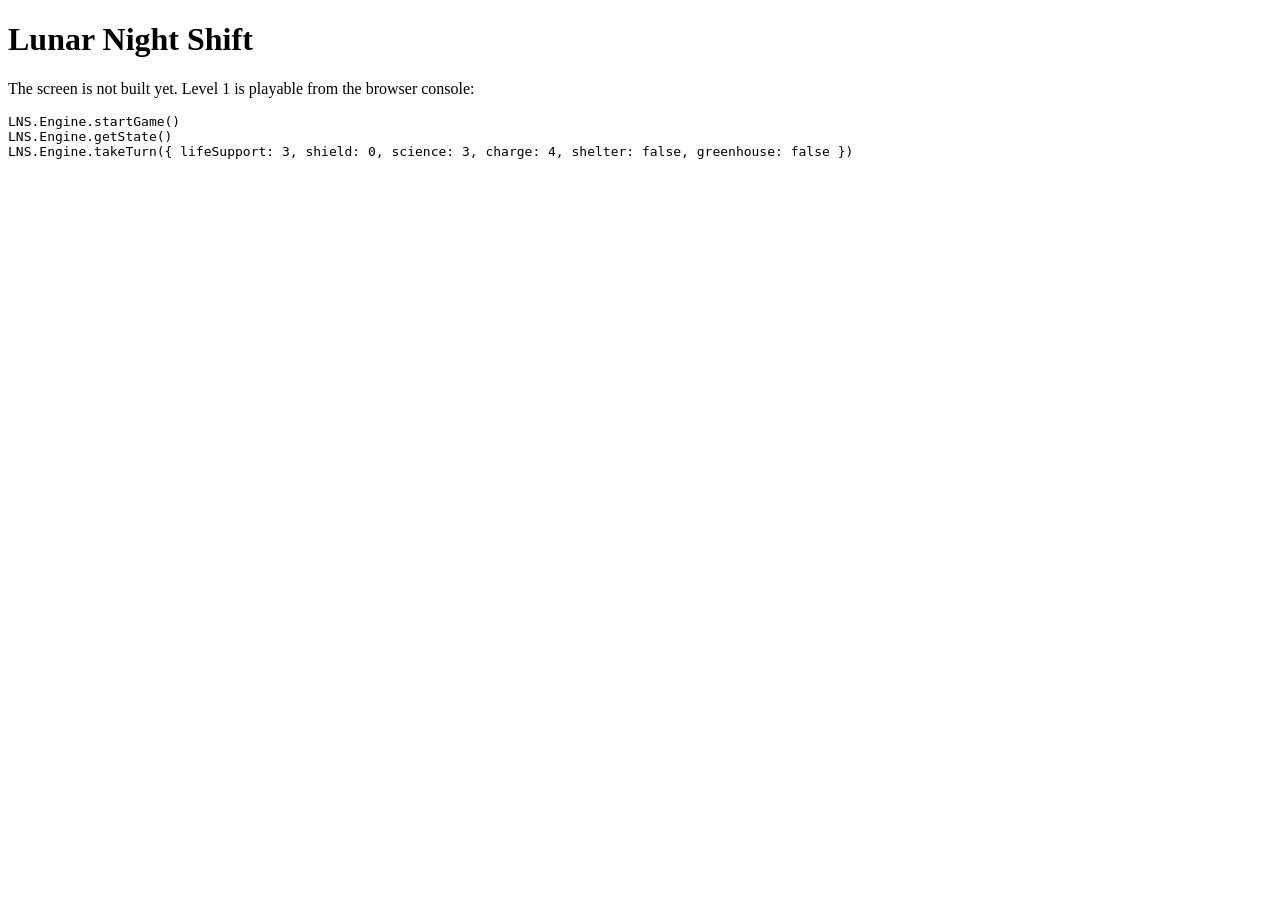
==== game/index.html @ df4b472c "M1: numbers, rules engine and unit tests Co-Authored-By: Claude Fable 5.2 <noreply@anthropic.com>" ====
<!DOCTYPE html>
<html lang="en">
<head>
<meta charset="utf-8">
<meta name="viewport" content="width=device-width, initial-scale=1">
<title>Lunar Night Shift</title>
</head>
<body>
<h1>Lunar Night Shift</h1>
<p>The screen is not built yet. Level 1 is playable from the browser console:</p>
<pre>
LNS.Engine.startGame()
LNS.Engine.getState()
LNS.Engine.takeTurn({ lifeSupport: 3, shield: 0, science: 3, charge: 4, shelter: false, greenhouse: false })
</pre>
<script src="data.js"></script>
<script src="game.js"></script>
</body>
</html>
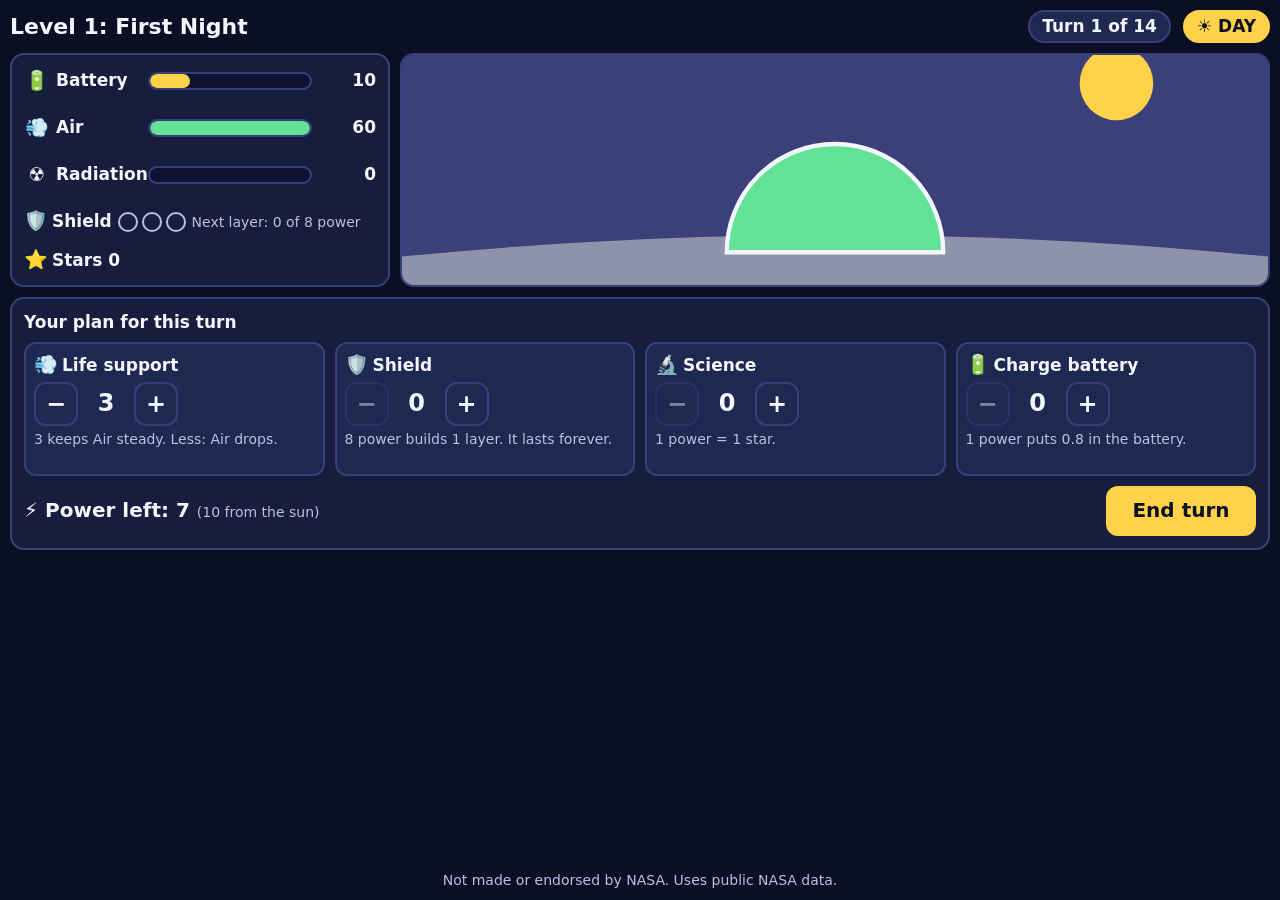
==== commit 8933d1bb: "M3: game screen with meters, controls and End turn Co-Authored-By: Claude Fable 5.2 <noreply@anthrop" ====
--- a/game/index.html
+++ b/game/index.html
@@ -4,16 +4,63 @@
 <meta charset="utf-8">
 <meta name="viewport" content="width=device-width, initial-scale=1">
 <title>Lunar Night Shift</title>
+<link rel="stylesheet" href="style.css">
+<link rel="stylesheet" href="base.css">
 </head>
 <body>
-<h1>Lunar Night Shift</h1>
-<p>The screen is not built yet. Level 1 is playable from the browser console:</p>
-<pre>
-LNS.Engine.startGame()
-LNS.Engine.getState()
-LNS.Engine.takeTurn({ lifeSupport: 3, shield: 0, science: 3, charge: 4, shelter: false, greenhouse: false })
-</pre>
+<noscript><p class="noscript">Lunar Night Shift needs JavaScript to run.</p></noscript>
+
+<main id="app">
+
+  <!-- The game screen. Every word is filled in from text.js by ui.js. -->
+  <section id="screen-game" class="screen" hidden>
+    <header class="topbar">
+      <h1 id="hdr-level" tabindex="-1"></h1>
+      <p id="hdr-turn" class="chip"></p>
+      <p id="hdr-phase" class="chip phase"></p>
+      <p id="hdr-dates" class="chip dates" hidden></p>
+    </header>
+
+    <div class="board">
+      <div id="meters" class="panel meters"></div>
+      <div class="panel picture">
+        <div id="base-picture" role="img"></div>
+      </div>
+    </div>
+
+    <div id="report" class="panel report" role="status" hidden></div>
+
+    <div class="panel controls">
+      <h2 id="controls-heading" data-t="controls.heading"></h2>
+      <div id="control-grid" class="control-grid"></div>
+      <div class="turnbar">
+        <p id="power-left" class="power-left"></p>
+        <p id="message" class="message" role="status"></p>
+        <button id="end-turn" class="btn primary" type="button" data-t="controls.endTurn"></button>
+      </div>
+    </div>
+  </section>
+
+  <!-- The debrief: after every level, win or loss. -->
+  <section id="screen-debrief" class="screen" hidden>
+    <div class="panel debrief">
+      <h1 id="debrief-headline" tabindex="-1"></h1>
+      <p id="debrief-why" class="why"></p>
+      <p id="debrief-score" class="score"></p>
+      <p id="debrief-tip" class="tip"></p>
+      <div id="debrief-buttons" class="button-row"></div>
+    </div>
+  </section>
+
+</main>
+
+<footer class="footer"><p data-t="title.disclaimer"></p></footer>
+
 <script src="data.js"></script>
+<script src="text.js"></script>
+<script src="storms.js"></script>
 <script src="game.js"></script>
+<script src="base.js"></script>
+<script src="ui.js"></script>
 </body>
 </html>
--- a/game/style.css
+++ b/game/style.css
@@ -0,0 +1,222 @@
+/* style.css: layout, colours and animations for Lunar Night Shift.
+ * No web fonts, no images from other sites. The base picture has its own base.css. */
+
+:root {
+  --space: #0a0f24;
+  --panel: #161d3d;
+  --panel-2: #1f2850;
+  --line: #36407a;
+  --text: #f4f6ff;
+  --muted: #b9c0e6;
+  --sun: #ffd24a;
+  --ok: #63e296;
+  --warn: #ffb347;
+  --danger: #ff7d8f;
+  --water: #6ec6ff;
+  --ink: #0a0f24;
+  --radius: 14px;
+  --gap: 10px;
+  font-family: ui-rounded, "SF Pro Rounded", "Segoe UI", system-ui, -apple-system, "Helvetica Neue", Arial, sans-serif;
+}
+
+* { box-sizing: border-box; }
+
+html, body { margin: 0; padding: 0; }
+
+body {
+  background: var(--space);
+  color: var(--text);
+  font-size: 17px;
+  line-height: 1.35;
+  min-height: 100vh;
+  display: flex;
+  flex-direction: column;
+  overflow-x: hidden;
+}
+
+h1, h2, h3, p { margin: 0; }
+
+[hidden] { display: none !important; }
+
+#app {
+  flex: 1;
+  width: 100%;
+  max-width: 1280px;
+  margin: 0 auto;
+  padding: var(--gap);
+}
+
+.screen { display: flex; flex-direction: column; gap: var(--gap); }
+
+.panel {
+  background: var(--panel);
+  border: 2px solid var(--line);
+  border-radius: var(--radius);
+  padding: 12px;
+}
+
+.noscript { padding: 24px; text-align: center; }
+
+.footer {
+  text-align: center;
+  color: var(--muted);
+  font-size: 14px;
+  padding: 4px var(--gap) 10px;
+}
+
+/* ---------------------------------------------------------------- buttons */
+.btn {
+  font: inherit;
+  font-weight: 700;
+  color: var(--text);
+  background: var(--panel-2);
+  border: 2px solid var(--line);
+  border-radius: 12px;
+  min-height: 44px;
+  min-width: 44px;
+  padding: 8px 16px;
+  cursor: pointer;
+}
+.btn:hover:not(:disabled) { border-color: var(--text); }
+.btn:active:not(:disabled) { transform: translateY(1px); }
+.btn:disabled { opacity: 0.45; cursor: not-allowed; }
+.btn.primary { background: var(--sun); border-color: var(--sun); color: var(--ink); }
+.btn.primary:hover:not(:disabled) { border-color: #fff; }
+.btn.big { font-size: 20px; min-height: 54px; padding: 10px 26px; }
+
+:focus-visible { outline: 3px solid #fff; outline-offset: 2px; }
+h1:focus { outline: none; }
+
+.button-row { display: flex; flex-wrap: wrap; gap: var(--gap); }
+
+/* ---------------------------------------------------------------- top bar */
+.topbar { display: flex; flex-wrap: wrap; align-items: center; gap: 8px 12px; }
+.topbar h1 { font-size: 22px; margin-right: auto; }
+.chip {
+  background: var(--panel-2);
+  border: 2px solid var(--line);
+  border-radius: 999px;
+  padding: 3px 12px;
+  font-weight: 700;
+  white-space: nowrap;
+}
+.chip.phase.day { background: var(--sun); border-color: var(--sun); color: var(--ink); }
+.chip.phase.night { background: #2a1f5e; border-color: #8f7dff; }
+.chip.dates { font-weight: 400; color: var(--muted); }
+
+/* ---------------------------------------------------------------- meters and picture */
+.board { display: grid; grid-template-columns: minmax(300px, 380px) 1fr; gap: var(--gap); }
+
+.meters { display: flex; flex-direction: column; justify-content: space-between; gap: 6px; }
+
+.meter { display: grid; grid-template-columns: 26px 86px 1fr 58px; align-items: center; gap: 6px; min-height: 28px; }
+.meter-icon { font-size: 19px; text-align: center; }
+.meter-name { font-weight: 700; }
+.meter-value { font-weight: 700; text-align: right; font-variant-numeric: tabular-nums; }
+.meter-note { grid-column: 2 / -1; font-size: 14px; color: var(--muted); margin-top: -4px; }
+.meter-note.on::before { content: "● "; color: var(--ok); }
+.meter-note.off::before { content: "▲ "; color: var(--warn); }
+.meter-note.off { color: var(--warn); }
+
+.bar {
+  height: 18px;
+  background: #0d1330;
+  border: 2px solid var(--line);
+  border-radius: 999px;
+  overflow: hidden;
+}
+.bar-fill { height: 100%; width: 0; border-radius: 999px; background: var(--ok); transition: width 0.35s ease; }
+.meter.battery .bar-fill { background: var(--sun); }
+.meter.water .bar-fill { background: var(--water); }
+.meter.food .bar-fill { background: #b6e36a; }
+/* radiation is striped as well as red, so it does not rely on colour alone */
+.meter.radiation .bar-fill {
+  background: repeating-linear-gradient(135deg, var(--danger) 0 8px, #d9506a 8px 16px);
+}
+.meter.low .bar { border-color: var(--warn); }
+.meter.low .meter-value::after { content: " !"; color: var(--warn); }
+.meter.low .meter-name { color: var(--warn); }
+.meter.low .bar { animation: pulse 1.2s ease-in-out infinite; }
+.meter.new { outline: 3px dashed var(--sun); outline-offset: 3px; border-radius: 8px; }
+
+@keyframes pulse { 50% { box-shadow: 0 0 0 4px rgba(255, 179, 71, 0.35); } }
+
+.meter-row { display: flex; align-items: center; gap: 14px; flex-wrap: wrap; min-height: 28px; }
+.shield-pips { display: inline-flex; gap: 4px; vertical-align: middle; }
+.pip {
+  width: 20px; height: 20px; border-radius: 50%;
+  border: 2px solid var(--muted); display: inline-block;
+}
+.pip.full { background: var(--muted); border-color: #fff; }
+.stat { font-weight: 700; }
+.stat .meter-icon { margin-right: 4px; }
+.stat small { font-weight: 400; color: var(--muted); font-size: 14px; }
+
+.picture { padding: 0; overflow: hidden; min-height: 230px; display: flex; }
+#base-picture { flex: 1; min-height: 230px; position: relative; }
+
+/* ---------------------------------------------------------------- last turn's report */
+.report { border-color: var(--water); padding: 8px 12px; }
+.report strong { margin-right: 6px; }
+.report.hit { border-color: var(--danger); }
+
+/* ---------------------------------------------------------------- controls */
+.controls h2 { font-size: 17px; margin-bottom: 8px; }
+.control-grid { display: grid; grid-template-columns: repeat(auto-fit, minmax(165px, 1fr)); gap: var(--gap); }
+
+.control {
+  background: var(--panel-2);
+  border: 2px solid var(--line);
+  border-radius: 12px;
+  padding: 8px;
+  display: flex;
+  flex-direction: column;
+  gap: 4px;
+}
+.control-name { font-weight: 700; }
+.control-name .meter-icon { margin-right: 4px; }
+.control-hint { font-size: 14px; color: var(--muted); min-height: 2.6em; }
+.control.disabled .control-name, .control.disabled .control-hint { opacity: 0.6; }
+.stepper { display: flex; align-items: center; gap: 6px; }
+.stepper .btn { padding: 0; width: 44px; height: 44px; font-size: 24px; line-height: 1; }
+.stepper output {
+  min-width: 44px; text-align: center; font-size: 24px; font-weight: 700; font-variant-numeric: tabular-nums;
+}
+.switch { width: 100%; }
+.switch[aria-pressed="true"] { background: var(--ok); border-color: var(--ok); color: var(--ink); }
+
+.turnbar { display: flex; align-items: center; gap: var(--gap); margin-top: var(--gap); flex-wrap: wrap; }
+.power-left { font-size: 20px; font-weight: 700; white-space: nowrap; }
+.power-left small { font-size: 14px; font-weight: 400; color: var(--muted); }
+.power-left.over { color: var(--danger); }
+.message { flex: 1; min-width: 200px; min-height: 1.4em; font-weight: 700; }
+.message.problem { color: var(--warn); }
+.message.problem::before { content: "⚠ "; }
+.message.hint { color: var(--sun); }
+#end-turn { font-size: 20px; min-width: 150px; min-height: 50px; }
+
+/* ---------------------------------------------------------------- debrief */
+.debrief { display: flex; flex-direction: column; gap: 12px; max-width: 900px; margin: 0 auto; width: 100%; }
+.debrief h1 { font-size: 30px; }
+.debrief .why { font-size: 20px; }
+.debrief .score { color: var(--muted); white-space: pre-wrap; }
+.tip {
+  background: var(--panel-2);
+  border-left: 6px solid var(--sun);
+  border-radius: 8px;
+  padding: 10px 12px;
+}
+.tip strong { color: var(--sun); margin-right: 6px; }
+
+/* ---------------------------------------------------------------- smaller screens */
+@media (max-width: 900px) {
+  .board { grid-template-columns: 1fr; }
+  .picture { order: -1; }
+}
+@media (max-width: 420px) {
+  .meter { grid-template-columns: 24px 76px 1fr 52px; }
+}
+
+@media (prefers-reduced-motion: reduce) {
+  *, *::before, *::after { animation: none !important; transition: none !important; }
+}
--- a/game/base.css
+++ b/game/base.css
@@ -0,0 +1,18 @@
+/* base.css: the picture of the Moon base (drawn by base.js). Placeholder for M3. */
+
+.base-svg { position: absolute; inset: 0; width: 100%; height: 100%; display: block; }
+
+.base-svg .sky { fill: #3b3f7a; transition: fill 0.6s ease; }
+.is-night .base-svg .sky { fill: #05071a; }
+
+.base-svg .sun { fill: #ffd24a; }
+.base-svg .stars circle { fill: #ffffff; }
+.base-svg .earth { fill: #5aa9ff; }
+.is-day .base-svg .stars, .is-day .base-svg .earth { display: none; }
+.is-night .base-svg .sun { display: none; }
+
+.base-svg .ground { fill: #8d93a8; }
+.is-night .base-svg .ground { fill: #4b5068; }
+
+.base-svg .dome { fill: #ffb347; stroke: #f4f6ff; stroke-width: 4; }
+.ls-ok .base-svg .dome { fill: #63e296; }
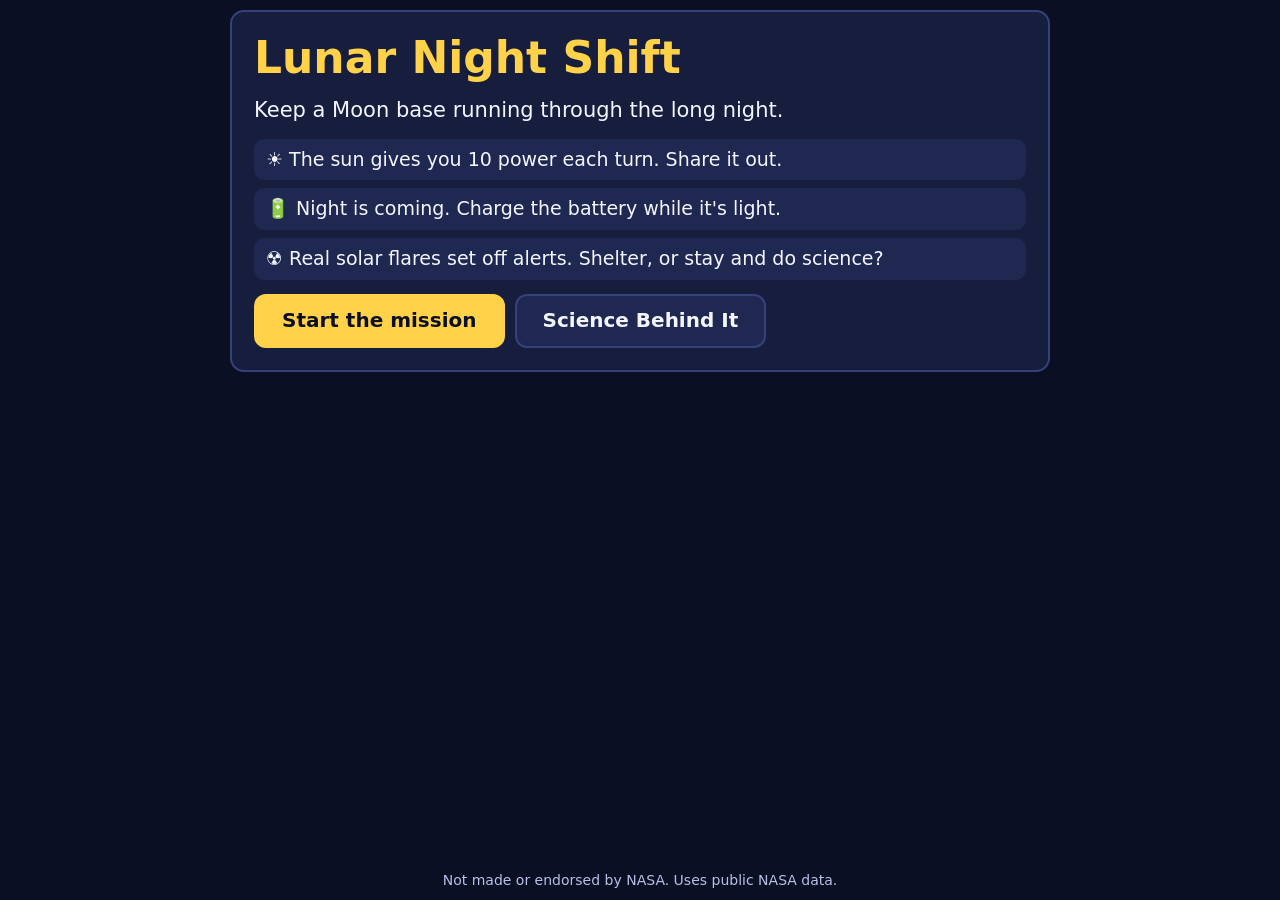
==== commit 126be612: "M5: title, level intros, Science page and debrief charts Co-Authored-By: Claude Fable 5.2 <noreply@a" ====
--- a/game/index.html
+++ b/game/index.html
@@ -11,6 +11,32 @@
 <noscript><p class="noscript">Lunar Night Shift needs JavaScript to run.</p></noscript>
 
 <main id="app">
+
+  <!-- Title -->
+  <section id="screen-title" class="screen">
+    <div class="panel title-card">
+      <h1 id="title-name" tabindex="-1" data-t="title.name"></h1>
+      <p class="tagline" data-t="title.tagline"></p>
+      <ol id="title-howto" class="howto"></ol>
+      <div class="button-row">
+        <button id="btn-start" class="btn primary big" type="button" data-t="title.start"></button>
+        <button id="btn-science" class="btn big" type="button" data-t="title.science"></button>
+      </div>
+    </div>
+  </section>
+
+  <!-- Level intro -->
+  <section id="screen-intro" class="screen" hidden>
+    <div class="panel intro-card">
+      <p id="intro-level" class="chip"></p>
+      <h1 id="intro-name" tabindex="-1"></h1>
+      <p id="intro-text" class="intro-text"></p>
+      <p id="intro-dates" class="intro-dates" hidden></p>
+      <div class="button-row">
+        <button id="btn-go" class="btn primary big" type="button" data-t="intro.go"></button>
+      </div>
+    </div>
+  </section>
 
   <!-- The game screen. Every word is filled in from text.js by ui.js. -->
   <section id="screen-game" class="screen" hidden>
@@ -29,6 +55,19 @@
     </div>
 
     <div id="report" class="panel report" role="status" hidden></div>
+
+    <!-- Only on turns with a real flare alert. It shows the class, the date and the dots: never the outcome. -->
+    <div id="alert" class="panel alert" role="group" aria-labelledby="alert-title" hidden>
+      <div class="alert-text">
+        <h2 id="alert-title"></h2>
+        <p id="alert-when" class="alert-when"></p>
+        <p class="alert-chance"><span id="alert-dots" class="dots" role="img"></span> <span id="alert-chance"></span></p>
+      </div>
+      <div class="alert-choices">
+        <button id="btn-shelter" class="btn choice" type="button" aria-pressed="false"></button>
+        <button id="btn-stay" class="btn choice" type="button" aria-pressed="false"></button>
+      </div>
+    </div>
 
     <div class="panel controls">
       <h2 id="controls-heading" data-t="controls.heading"></h2>
@@ -49,6 +88,48 @@
       <p id="debrief-score" class="score"></p>
       <p id="debrief-tip" class="tip"></p>
       <div id="debrief-buttons" class="button-row"></div>
+
+      <section id="debrief-storm-section" hidden>
+        <h2 data-t="debrief.stormsHeading"></h2>
+        <div id="debrief-storms" class="storm-cards"></div>
+      </section>
+
+      <section>
+        <h2 data-t="debrief.batteryChart"></h2>
+        <ol id="debrief-battery" class="chart"></ol>
+        <p class="chart-note" data-t="debrief.batteryChartNote"></p>
+      </section>
+
+      <section id="debrief-moon-section" hidden>
+        <h2 data-t="debrief.moonChart"></h2>
+        <ol id="debrief-moon" class="chart moon"></ol>
+        <p id="debrief-moon-note" class="chart-note"></p>
+      </section>
+
+      <p id="debrief-recycler" class="recycler-line" hidden></p>
+
+      <p class="reflection">🤔 <span data-t="debrief.reflection"></span></p>
+    </div>
+  </section>
+
+  <!-- Science Behind It -->
+  <section id="screen-science" class="screen" hidden>
+    <div class="panel science">
+      <h1 id="science-heading" tabindex="-1" data-t="science.heading"></h1>
+      <p data-t="science.intro"></p>
+      <table id="science-table" class="science-table">
+        <thead><tr><th scope="col" data-t="science.gameColumn"></th><th scope="col" data-t="science.realColumn"></th></tr></thead>
+        <tbody></tbody>
+      </table>
+      <h2 data-t="science.datasetsHeading"></h2>
+      <ul id="science-datasets" class="datasets"></ul>
+      <h2 data-t="science.creditsHeading"></h2>
+      <ul id="science-credits"></ul>
+      <p id="science-saved" class="chart-note"></p>
+      <p class="chart-note" data-t="science.disclaimer"></p>
+      <div class="button-row">
+        <button id="btn-science-back" class="btn big" type="button" data-t="title.back"></button>
+      </div>
     </div>
   </section>
 
--- a/game/style.css
+++ b/game/style.css
@@ -89,6 +89,33 @@
 
 .button-row { display: flex; flex-wrap: wrap; gap: var(--gap); }
 
+/* ---------------------------------------------------------------- title, intro, science */
+.title-card, .intro-card, .science {
+  max-width: 820px; width: 100%; margin: 0 auto;
+  display: flex; flex-direction: column; gap: 14px; padding: 22px;
+}
+.title-card h1 { font-size: 44px; color: var(--sun); line-height: 1.1; }
+.tagline { font-size: 21px; }
+.howto { margin: 0; padding: 0; list-style: none; display: flex; flex-direction: column; gap: 8px; font-size: 19px; }
+.howto li { background: var(--panel-2); border-radius: 10px; padding: 8px 12px; }
+.intro-card { margin-top: 4vh; }
+.intro-card h1 { font-size: 38px; color: var(--sun); }
+.intro-card .chip { align-self: flex-start; }
+.intro-text { font-size: 21px; }
+.intro-dates { font-size: 19px; color: var(--water); font-weight: 700; }
+
+.science h1 { font-size: 32px; }
+.science h2 { font-size: 21px; margin-top: 6px; }
+.science ul { margin: 0; padding-left: 22px; display: flex; flex-direction: column; gap: 8px; }
+.science a { color: var(--water); font-weight: 700; }
+.science-table { width: 100%; border-collapse: collapse; }
+.science-table th, .science-table td {
+  text-align: left; vertical-align: top; padding: 8px 10px; border: 2px solid var(--line); width: 50%;
+}
+.science-table th { background: var(--panel-2); }
+.unverified { display: block; margin-top: 4px; font-size: 14px; color: var(--warn); }
+.unverified::before { content: "⏳ "; }
+
 /* ---------------------------------------------------------------- top bar */
 .topbar { display: flex; flex-wrap: wrap; align-items: center; gap: 8px 12px; }
 .topbar h1 { font-size: 22px; margin-right: auto; }
@@ -159,6 +186,31 @@
 .report { border-color: var(--water); padding: 8px 12px; }
 .report strong { margin-right: 6px; }
 .report.hit { border-color: var(--danger); }
+
+/* ---------------------------------------------------------------- storm alert */
+.alert {
+  border-color: var(--sun);
+  background: #2b2140;
+  display: flex;
+  align-items: center;
+  gap: 8px 16px;
+  flex-wrap: wrap;
+  animation: alert-glow 1.6s ease-in-out infinite;
+}
+@keyframes alert-glow { 50% { box-shadow: 0 0 0 4px rgba(255, 210, 74, 0.3); } }
+.alert-text { flex: 1 1 380px; }
+.alert h2 { font-size: 20px; color: var(--sun); }
+.alert h2::before { content: "⚠ "; }
+.alert-when { color: var(--muted); font-size: 14px; }
+.alert-chance { margin-top: 2px; }
+.dots { display: inline-flex; gap: 4px; vertical-align: middle; margin-right: 6px; }
+/* a filled dot and an empty ring: shape as well as colour */
+.dot { width: 16px; height: 16px; border-radius: 50%; border: 2px solid var(--muted); display: inline-block; }
+.dot.on { background: var(--sun); border-color: var(--sun); box-shadow: inset 0 0 0 2px #2b2140; }
+.alert-choices { display: flex; gap: var(--gap); flex-wrap: wrap; }
+.btn.choice { min-height: 50px; }
+.btn.choice[aria-pressed="true"] { background: var(--sun); border-color: #fff; color: var(--ink); }
+.btn.choice[aria-pressed="true"]::before { content: "✓ "; }
 
 /* ---------------------------------------------------------------- controls */
 .controls h2 { font-size: 17px; margin-bottom: 8px; }
@@ -208,11 +260,59 @@
 }
 .tip strong { color: var(--sun); margin-right: 6px; }
 
+.debrief h2 { font-size: 20px; margin-bottom: 8px; }
+.storm-cards { display: grid; grid-template-columns: repeat(auto-fill, minmax(260px, 1fr)); gap: var(--gap); }
+.storm-card {
+  background: var(--panel-2);
+  border: 2px solid var(--line);
+  border-left: 8px solid var(--muted);
+  border-radius: 12px;
+  padding: 10px 12px;
+  display: flex;
+  flex-direction: column;
+  gap: 6px;
+}
+.storm-card.hit { border-left-color: var(--danger); }
+.storm-card h3 { margin: 0; font-size: 18px; }
+.storm-card .real { color: var(--muted); font-size: 15px; }
+.storm-card .outcome strong { display: block; }
+.storm-card a { color: var(--water); font-weight: 700; display: inline-block; padding: 10px 0; min-height: 44px; }
+/* bar charts: a list of turns, each with a number, a bar and a label */
+.chart {
+  list-style: none; margin: 0; padding: 8px 6px 6px;
+  display: grid; grid-template-columns: repeat(14, 1fr); gap: 4px;
+  background: #0d1330; border: 2px solid var(--line); border-radius: 12px;
+}
+.chart li { display: flex; flex-direction: column; align-items: center; gap: 2px; min-width: 0; padding-bottom: 2px; border-radius: 6px; }
+.chart li.night { background: rgba(143, 125, 255, 0.16); }
+.chart .col { height: 120px; width: 100%; display: flex; align-items: flex-end; justify-content: center; }
+.chart .col span { width: 70%; min-height: 3px; border-radius: 5px 5px 0 0; background: var(--sun); display: block; }
+.chart li.night .col span { background: #b3a6ff; }
+.chart .num { font-size: 13px; font-weight: 700; font-variant-numeric: tabular-nums; white-space: nowrap; }
+.chart .turn { font-size: 13px; color: var(--muted); }
+.chart .mark { font-size: 12px; min-height: 16px; white-space: nowrap; }
+.chart li.unplayed .col span { background: none; border: 2px dashed var(--line); min-height: 20px; }
+.chart.moon .col span { background: var(--water); }
+.chart.moon li.storm .col span {
+  background: repeating-linear-gradient(135deg, var(--danger) 0 6px, #d9506a 6px 12px);
+}
+.chart-note { color: var(--muted); font-size: 15px; margin-top: 6px; }
+.recycler-line { font-size: 19px; font-weight: 700; color: var(--water); }
+.recycler-line::before { content: "💧 "; }
+
+.cause-list { margin: 0; padding-left: 20px; }
+.cause-list a { padding: 6px 0; min-height: 0; }
+.reflection { font-size: 19px; font-weight: 700; color: var(--sun); }
+
 /* ---------------------------------------------------------------- smaller screens */
 @media (max-width: 900px) {
   .board { grid-template-columns: 1fr; }
   .picture { order: -1; }
 }
+@media (max-width: 560px) {
+  .chart .num, .chart .mark { font-size: 10px; }
+  .title-card h1 { font-size: 34px; }
+}
 @media (max-width: 420px) {
   .meter { grid-template-columns: 24px 76px 1fr 52px; }
 }
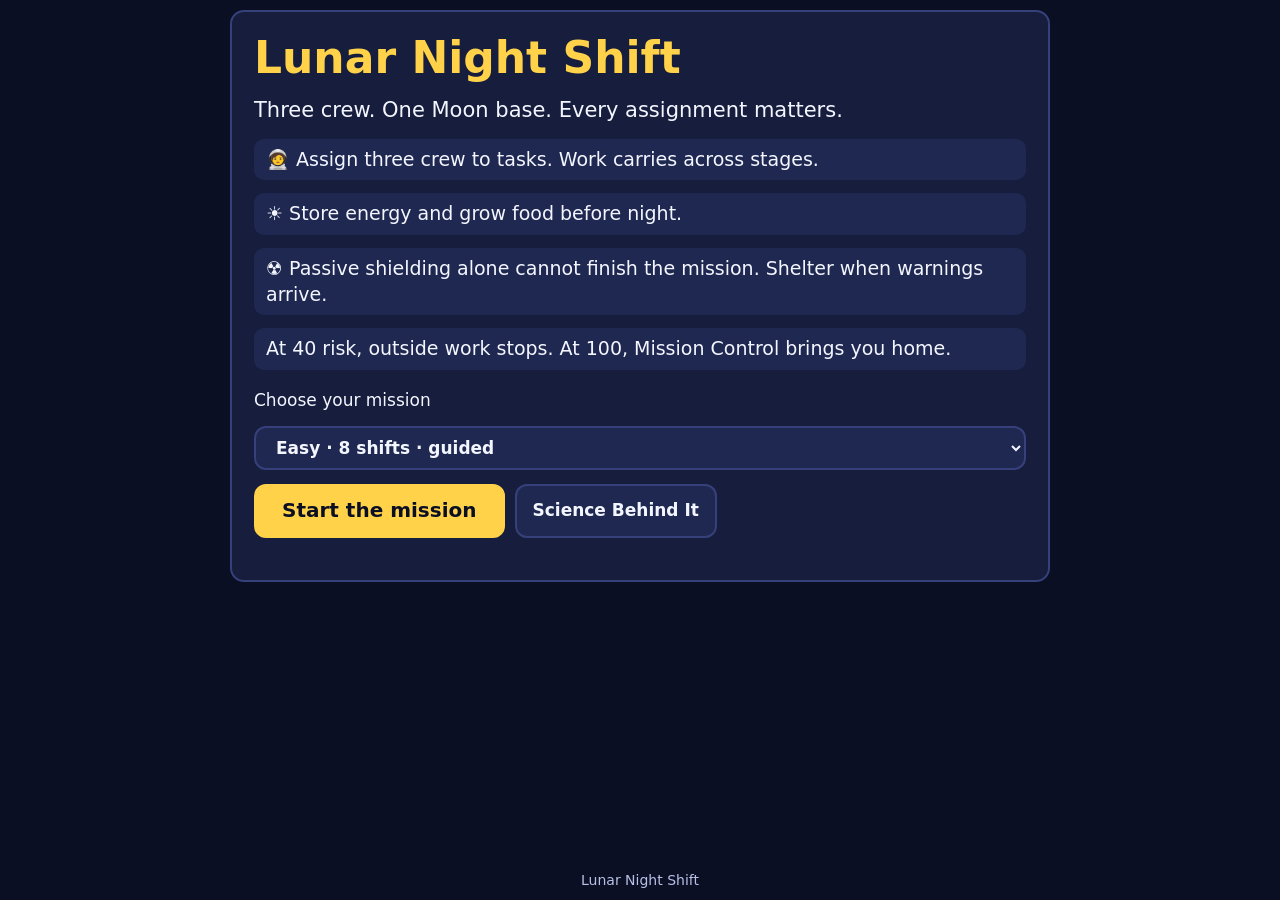
==== commit 1ca53ae4: "Add balanced crew missions and simplified Easy mode" ====
--- a/game/index.html
+++ b/game/index.html
@@ -1,147 +1,12 @@
-<!DOCTYPE html>
-<html lang="en">
-<head>
-<meta charset="utf-8">
-<meta name="viewport" content="width=device-width, initial-scale=1">
-<title>Lunar Night Shift</title>
-<link rel="stylesheet" href="style.css">
-<link rel="stylesheet" href="base.css">
-</head>
-<body>
-<noscript><p class="noscript">Lunar Night Shift needs JavaScript to run.</p></noscript>
-
-<main id="app">
-
-  <!-- Title -->
-  <section id="screen-title" class="screen">
-    <div class="panel title-card">
-      <h1 id="title-name" tabindex="-1" data-t="title.name"></h1>
-      <p class="tagline" data-t="title.tagline"></p>
-      <ol id="title-howto" class="howto"></ol>
-      <div class="button-row">
-        <button id="btn-start" class="btn primary big" type="button" data-t="title.start"></button>
-        <button id="btn-science" class="btn big" type="button" data-t="title.science"></button>
-      </div>
-    </div>
-  </section>
-
-  <!-- Level intro -->
-  <section id="screen-intro" class="screen" hidden>
-    <div class="panel intro-card">
-      <p id="intro-level" class="chip"></p>
-      <h1 id="intro-name" tabindex="-1"></h1>
-      <p id="intro-text" class="intro-text"></p>
-      <p id="intro-dates" class="intro-dates" hidden></p>
-      <div class="button-row">
-        <button id="btn-go" class="btn primary big" type="button" data-t="intro.go"></button>
-      </div>
-    </div>
-  </section>
-
-  <!-- The game screen. Every word is filled in from text.js by ui.js. -->
-  <section id="screen-game" class="screen" hidden>
-    <header class="topbar">
-      <h1 id="hdr-level" tabindex="-1"></h1>
-      <p id="hdr-turn" class="chip"></p>
-      <p id="hdr-phase" class="chip phase"></p>
-      <p id="hdr-dates" class="chip dates" hidden></p>
-    </header>
-
-    <div class="board">
-      <div id="meters" class="panel meters"></div>
-      <div class="panel picture">
-        <div id="base-picture" role="img"></div>
-      </div>
-    </div>
-
-    <div id="report" class="panel report" role="status" hidden></div>
-
-    <!-- Only on turns with a real flare alert. It shows the class, the date and the dots: never the outcome. -->
-    <div id="alert" class="panel alert" role="group" aria-labelledby="alert-title" hidden>
-      <div class="alert-text">
-        <h2 id="alert-title"></h2>
-        <p id="alert-when" class="alert-when"></p>
-        <p class="alert-chance"><span id="alert-dots" class="dots" role="img"></span> <span id="alert-chance"></span></p>
-      </div>
-      <div class="alert-choices">
-        <button id="btn-shelter" class="btn choice" type="button" aria-pressed="false"></button>
-        <button id="btn-stay" class="btn choice" type="button" aria-pressed="false"></button>
-      </div>
-    </div>
-
-    <div class="panel controls">
-      <h2 id="controls-heading" data-t="controls.heading"></h2>
-      <div id="control-grid" class="control-grid"></div>
-      <div class="turnbar">
-        <p id="power-left" class="power-left"></p>
-        <p id="message" class="message" role="status"></p>
-        <button id="end-turn" class="btn primary" type="button" data-t="controls.endTurn"></button>
-      </div>
-    </div>
-  </section>
-
-  <!-- The debrief: after every level, win or loss. -->
-  <section id="screen-debrief" class="screen" hidden>
-    <div class="panel debrief">
-      <h1 id="debrief-headline" tabindex="-1"></h1>
-      <p id="debrief-why" class="why"></p>
-      <p id="debrief-score" class="score"></p>
-      <p id="debrief-tip" class="tip"></p>
-      <div id="debrief-buttons" class="button-row"></div>
-
-      <section id="debrief-storm-section" hidden>
-        <h2 data-t="debrief.stormsHeading"></h2>
-        <div id="debrief-storms" class="storm-cards"></div>
-      </section>
-
-      <section>
-        <h2 data-t="debrief.batteryChart"></h2>
-        <ol id="debrief-battery" class="chart"></ol>
-        <p class="chart-note" data-t="debrief.batteryChartNote"></p>
-      </section>
-
-      <section id="debrief-moon-section" hidden>
-        <h2 data-t="debrief.moonChart"></h2>
-        <ol id="debrief-moon" class="chart moon"></ol>
-        <p id="debrief-moon-note" class="chart-note"></p>
-      </section>
-
-      <p id="debrief-recycler" class="recycler-line" hidden></p>
-
-      <p class="reflection">🤔 <span data-t="debrief.reflection"></span></p>
-    </div>
-  </section>
-
-  <!-- Science Behind It -->
-  <section id="screen-science" class="screen" hidden>
-    <div class="panel science">
-      <h1 id="science-heading" tabindex="-1" data-t="science.heading"></h1>
-      <p data-t="science.intro"></p>
-      <table id="science-table" class="science-table">
-        <thead><tr><th scope="col" data-t="science.gameColumn"></th><th scope="col" data-t="science.realColumn"></th></tr></thead>
-        <tbody></tbody>
-      </table>
-      <h2 data-t="science.datasetsHeading"></h2>
-      <ul id="science-datasets" class="datasets"></ul>
-      <h2 data-t="science.creditsHeading"></h2>
-      <ul id="science-credits"></ul>
-      <p id="science-saved" class="chart-note"></p>
-      <p class="chart-note" data-t="science.disclaimer"></p>
-      <div class="button-row">
-        <button id="btn-science-back" class="btn big" type="button" data-t="title.back"></button>
-      </div>
-    </div>
-  </section>
-
-</main>
-
-<footer class="footer"><p data-t="title.disclaimer"></p></footer>
-
-<script src="data.js"></script>
-<script src="text.js"></script>
-<script src="storms.js"></script>
-<script src="game.js"></script>
-<script src="base.js"></script>
-<script src="ui.js"></script>
-</body>
-</html>
+<!doctype html><html lang="en"><head><meta charset="utf-8"><meta name="viewport" content="width=device-width,initial-scale=1"><title>Lunar Night Shift</title><link rel="stylesheet" href="style.css"><link rel="stylesheet" href="base.css"><link rel="stylesheet" href="mission.css"></head><body>
+<noscript>This game needs JavaScript.</noscript><main id="app">
+<section id="title" class="screen"><div class="panel title-card"><h1>Lunar Night Shift</h1><p class="tagline">Three crew. One Moon base. Every assignment matters.</p><ol class="howto"><li>🧑‍🚀 Assign three crew to tasks. Work carries across stages.</li><li>☀️ Store energy and grow food before night.</li><li>☢️ Passive shielding alone cannot finish the mission. Shelter when warnings arrive.</li><li>At 40 risk, outside work stops. At 100, Mission Control brings you home.</li></ol><label for="difficulty">Choose your mission</label><select id="difficulty" class="btn"><option value="easy" selected>Easy · 8 shifts · guided</option><option value="medium">Medium · 28 shifts</option><option value="hard">Hard · 28 shifts · tighter reserves</option></select><div class="button-row"><button id="start" class="btn primary big">Start the mission</button><button id="science" class="btn">Science Behind It</button></div><p id="source-note" class="chart-note"></p></div></section>
+<section id="game" class="screen" hidden><header class="topbar"><h1 id="heading" tabindex="-1"></h1><p id="clock" class="chip"></p><p id="phase" class="chip phase"></p></header>
+<div class="board"><div id="meters" class="panel meters"></div><div class="panel picture"><div id="base-picture" role="img" aria-label="Your lunar habitat"></div></div></div>
+<div class="panel"><h2 id="objective"></h2><p id="mission-note"></p><details><summary id="stars"></summary><ul id="achievements"></ul></details></div>
+<div id="report" class="panel report" role="status"></div>
+<div id="alert" class="panel alert" hidden><div class="alert-text"><h2>Storm warning</h2><p id="warning"></p><p id="warning-source" class="alert-when"></p><p id="interruptions"></p></div><div class="alert-choices"><button id="shelter" class="btn choice" aria-pressed="false">Enter shelter</button><button id="stay" class="btn choice" aria-pressed="false">Stay in habitat</button></div></div>
+<div class="panel controls"><h2>Assign your crew for this shift</h2><p id="availability" class="chart-note"></p><div id="cards" class="control-grid"></div><details><summary>Unavailable assignments</summary><ul id="blocked"></ul></details><div class="turnbar"><p id="budget" class="power-left"></p><p id="message" class="message" role="status"></p><button id="end" class="btn primary">End shift</button></div></div></section>
+<section id="debrief" class="screen" hidden><div class="panel debrief"><h1 id="result" tabindex="-1"></h1><p id="result-text"></p><p id="score" class="score"></p><ul id="result-stars"></ul><div class="button-row"><button id="continue" class="btn primary">Next stage</button><button id="retry" class="btn primary">Retry current stage</button><button id="home" class="btn">New mission</button></div><h2>What happened</h2><div id="history" class="storm-cards"></div><p class="reflection">What did you postpone, and what did it cost?</p></div></section>
+<section id="facts" class="screen" hidden><div class="panel science"><h1>Science Behind It</h1><p>Historical NASA observations, adapted into training decisions. This is not a forecast or a medical model.</p><table class="science-table"><tr><th>Source data</th><th>Game adaptation</th></tr><tr><td>NASA DONKI flare and particle-event records, including identifiers, dates, instruments and links.</td><td>Linked bundles are randomly placed after stage 1. Original dates are preserved. Warning timing is adapted, not a reconstruction of real advance warning.</td></tr><tr><td>Several instrument detections can describe one episode.</td><td>Shared flare links and observations within 48 hours are grouped into training clusters. These are not a catalogue of independent physical storms.</td></tr><tr><td>Material shielding reduces radiation exposure.</td><td>Game hit costs: 68 / 50 / 34 with passive layers; 1.5 in shelter. These are tuned risk points, NOT measured doses or mSv.</td></tr><tr><td>Radiation monitoring informs operational restrictions.</td><td>0.5 background risk per Earth day; outdoor work restricted at 40; evacuation at 100. These are game rules, not illness thresholds.</td></tr><tr><td>The lunar solar cycle is about 29.5 Earth days.</td><td>Medium/Hard use a simplified 28-day cycle; Easy is an eight-day training expedition crossing sunset.</td></tr><tr><td>Space missions need food, energy and crew time.</td><td>Task durations, robot repair rates, crop growth, system faults and resource budgets are authored teaching assumptions.</td></tr></table><h2>Retrieved data</h2><div id="sources"></div><p>The downloaded snapshot works offline. It is not live data. Missing event links do not prove that no real hazard occurred. The source records can contain later analyst revisions.</p><p><a href="data/provenance.json" target="_blank" rel="noopener">Retrieval manifest and SHA-256 hashes</a> · <a href="https://ccmc.gsfc.nasa.gov/tools/DONKI/" target="_blank" rel="noopener">NASA DONKI introduction</a> · <a href="https://srag.jsc.nasa.gov/SpaceRadiation/How/How.cfm" target="_blank" rel="noopener">NASA radiation operations</a></p><button id="back" class="btn">Back</button></div></section>
+</main><footer class="footer">Lunar Night Shift</footer><script src="nasa-data.js"></script><script src="game.js"></script><script src="base.js"></script><script src="ui.js"></script></body></html>
--- a/game/mission.css
+++ b/game/mission.css
@@ -0,0 +1,3 @@
+select{width:100%;color-scheme:dark} .control-grid{grid-template-columns:repeat(auto-fit,minmax(230px,1fr));margin-top:12px}.task-selected{border-color:var(--sun);box-shadow:inset 0 0 0 1px var(--sun)}.task .btn{margin-top:auto}.task p{font-size:15px;color:var(--muted)}.task{gap:8px;min-height:185px}.task h3{font-size:18px}.task .cost{color:var(--sun);font-weight:700}.bar-fill{display:block}#objective{font-size:21px;color:var(--sun)}details{margin-top:10px}summary{cursor:pointer;font-weight:700;padding:8px 0}li{margin-bottom:5px}a{color:var(--water)}#report:empty{display:none}.availability{color:var(--warn)}#budget{white-space:normal;font-size:17px}#warning{margin:6px 0}#interruptions{font-size:15px}.meter-name{font-size:15px}.mission-clear{color:var(--ok)}#result-stars{padding-left:20px}#sources p{margin:8px 0;overflow-wrap:anywhere}.control:focus-within{border-color:white}@media(max-width:560px){.control-grid{grid-template-columns:1fr}.picture,#base-picture{min-height:160px}.title-card{padding:16px}}
+
+#cards{display:block}.task-group{margin:12px 0}.task-group>h3{font-size:16px;color:var(--sun)}.task-group:not(:has(article)){display:none}
